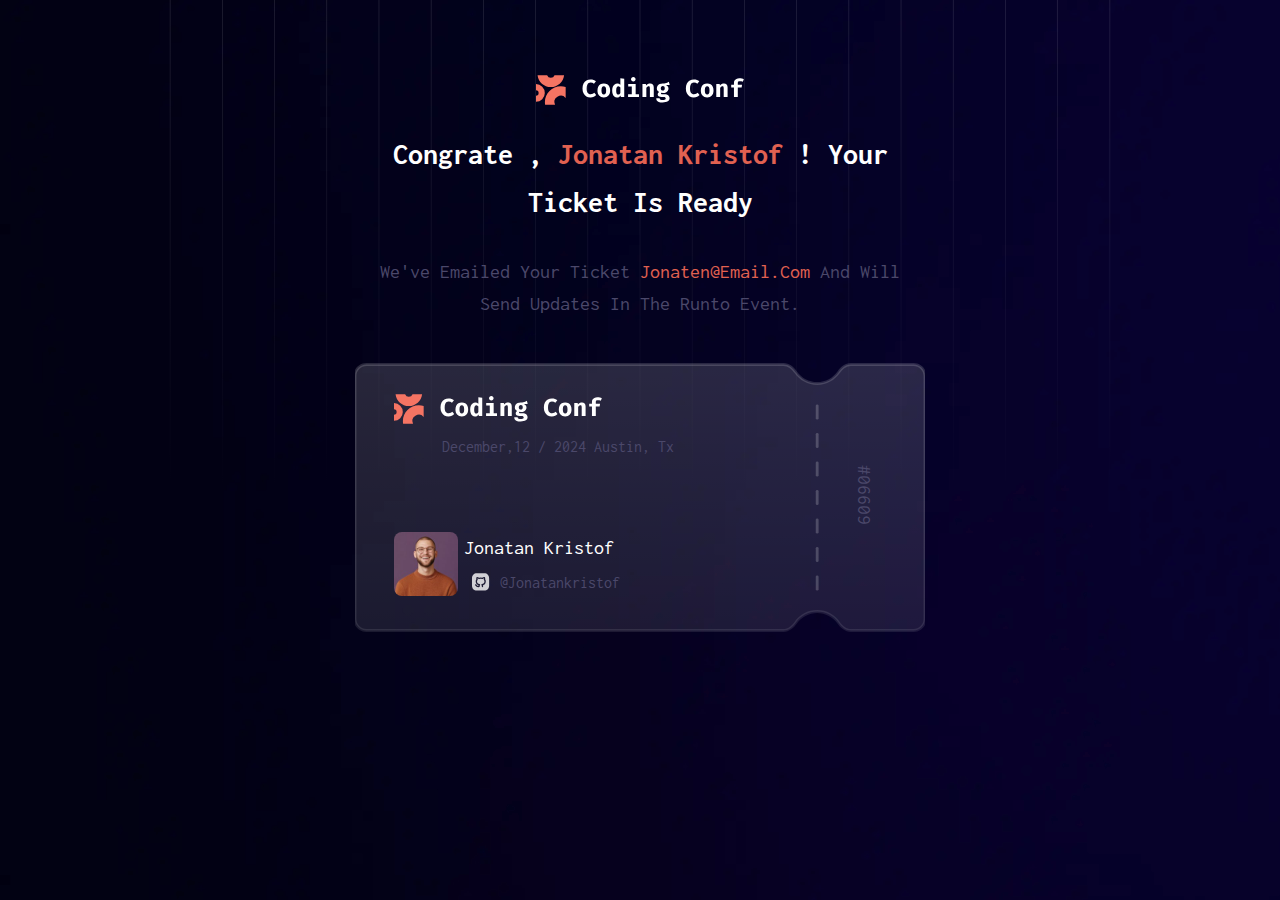
==== index.html @ 44b76ea6 "first demo with frontend menoter" ====
<!DOCTYPE html>
<html lang="en">
<head>
  <meta charset="UTF-8">
  <meta name="viewport" content="width=device-width, initial-scale=1.0"> <!-- displays site properly based on user's device -->
  <link rel="stylesheet" href="assets/css/style.css">
  <link rel="icon" type="image/png" sizes="32x32" href="./assets/images/favicon-32x32.png">
  <link rel="preconnect" href="https://fonts.googleapis.com">
<link rel="preconnect" href="https://fonts.gstatic.com" crossorigin>
<link href="https://fonts.googleapis.com/css2?family=Inconsolata:wght@200..900&display=swap" rel="stylesheet">
  <title>Frontend Mentor | Conference ticket generator</title>

  <!-- Feel free to remove these styles or customise in your own stylesheet 👍 -->
  <style>
    .attribution { font-size: 11px; text-align: center; }
    .attribution a { color: hsl(228, 45%, 44%); }
  </style>
</head>
<body>
        <svg xmlns="http://www.w3.org/2000/svg" width="1459" height="1024" fill="none" viewBox="0 0 1459 1024"><path fill="url(#a)" d="M0 0h1v1024H0z"/><path fill="url(#b)" d="M81 0h1v1024h-1z"/><path fill="url(#c)" d="M162 0h1v1024h-1z"/><path fill="url(#d)" d="M243 0h1v1024h-1z"/><path fill="url(#e)" d="M324 0h1v1024h-1z"/><path fill="url(#f)" d="M405 0h1v1024h-1z"/><path fill="url(#g)" d="M486 0h1v1024h-1z"/><path fill="url(#h)" d="M567 0h1v1024h-1z"/><path fill="url(#i)" d="M648 0h1v1024h-1z"/><path fill="url(#j)" d="M729 0h1v1024h-1z"/><path fill="url(#k)" d="M810 0h1v1024h-1z"/><path fill="url(#l)" d="M891 0h1v1024h-1z"/><path fill="url(#m)" d="M972 0h1v1024h-1z"/><path fill="url(#n)" d="M1053 0h1v1024h-1z"/><path fill="url(#o)" d="M1134 0h1v1024h-1z"/><path fill="url(#p)" d="M1215 0h1v1024h-1z"/><path fill="url(#q)" d="M1296 0h1v1024h-1z"/><path fill="url(#r)" d="M1377 0h1v1024h-1z"/><path fill="url(#s)" d="M1458 0h1v1024h-1z"/><defs><linearGradient id="a" x1=".5" x2=".5" y1="0" y2="1024" gradientUnits="userSpaceOnUse"><stop stop-color="#fff" stop-opacity=".15"/><stop offset=".745" stop-color="#fff" stop-opacity="0"/></linearGradient><linearGradient id="b" x1="81.5" x2="81.5" y1="0" y2="1024" gradientUnits="userSpaceOnUse"><stop stop-color="#fff" stop-opacity=".15"/><stop offset=".745" stop-color="#fff" stop-opacity="0"/></linearGradient><linearGradient id="c" x1="162.5" x2="162.5" y1="0" y2="1024" gradientUnits="userSpaceOnUse"><stop stop-color="#fff" stop-opacity=".15"/><stop offset=".745" stop-color="#fff" stop-opacity="0"/></linearGradient><linearGradient id="d" x1="243.5" x2="243.5" y1="0" y2="1024" gradientUnits="userSpaceOnUse"><stop stop-color="#fff" stop-opacity=".15"/><stop offset=".745" stop-color="#fff" stop-opacity="0"/></linearGradient><linearGradient id="e" x1="324.5" x2="324.5" y1="0" y2="1024" gradientUnits="userSpaceOnUse"><stop stop-color="#fff" stop-opacity=".15"/><stop offset=".745" stop-color="#fff" stop-opacity="0"/></linearGradient><linearGradient id="f" x1="405.5" x2="405.5" y1="0" y2="1024" gradientUnits="userSpaceOnUse"><stop stop-color="#fff" stop-opacity=".15"/><stop offset=".745" stop-color="#fff" stop-opacity="0"/></linearGradient><linearGradient id="g" x1="486.5" x2="486.5" y1="0" y2="1024" gradientUnits="userSpaceOnUse"><stop stop-color="#fff" stop-opacity=".15"/><stop offset=".745" stop-color="#fff" stop-opacity="0"/></linearGradient><linearGradient id="h" x1="567.5" x2="567.5" y1="0" y2="1024" gradientUnits="userSpaceOnUse"><stop stop-color="#fff" stop-opacity=".15"/><stop offset=".745" stop-color="#fff" stop-opacity="0"/></linearGradient><linearGradient id="i" x1="648.5" x2="648.5" y1="0" y2="1024" gradientUnits="userSpaceOnUse"><stop stop-color="#fff" stop-opacity=".15"/><stop offset=".745" stop-color="#fff" stop-opacity="0"/></linearGradient><linearGradient id="j" x1="729.5" x2="729.5" y1="0" y2="1024" gradientUnits="userSpaceOnUse"><stop stop-color="#fff" stop-opacity=".15"/><stop offset=".745" stop-color="#fff" stop-opacity="0"/></linearGradient><linearGradient id="k" x1="810.5" x2="810.5" y1="0" y2="1024" gradientUnits="userSpaceOnUse"><stop stop-color="#fff" stop-opacity=".15"/><stop offset=".745" stop-color="#fff" stop-opacity="0"/></linearGradient><linearGradient id="l" x1="891.5" x2="891.5" y1="0" y2="1024" gradientUnits="userSpaceOnUse"><stop stop-color="#fff" stop-opacity=".15"/><stop offset=".745" stop-color="#fff" stop-opacity="0"/></linearGradient><linearGradient id="m" x1="972.5" x2="972.5" y1="0" y2="1024" gradientUnits="userSpaceOnUse"><stop stop-color="#fff" stop-opacity=".15"/><stop offset=".745" stop-color="#fff" stop-opacity="0"/></linearGradient><linearGradient id="n" x1="1053.5" x2="1053.5" y1="0" y2="1024" gradientUnits="userSpaceOnUse"><stop stop-color="#fff" stop-opacity=".15"/><stop offset=".745" stop-color="#fff" stop-opacity="0"/></linearGradient><linearGradient id="o" x1="1134.5" x2="1134.5" y1="0" y2="1024" gradientUnits="userSpaceOnUse"><stop stop-color="#fff" stop-opacity=".15"/><stop offset=".745" stop-color="#fff" stop-opacity="0"/></linearGradient><linearGradient id="p" x1="1215.5" x2="1215.5" y1="0" y2="1024" gradientUnits="userSpaceOnUse"><stop stop-color="#fff" stop-opacity=".15"/><stop offset=".745" stop-color="#fff" stop-opacity="0"/></linearGradient><linearGradient id="q" x1="1296.5" x2="1296.5" y1="0" y2="1024" gradientUnits="userSpaceOnUse"><stop stop-color="#fff" stop-opacity=".15"/><stop offset=".745" stop-color="#fff" stop-opacity="0"/></linearGradient><linearGradient id="r" x1="1377.5" x2="1377.5" y1="0" y2="1024" gradientUnits="userSpaceOnUse"><stop stop-color="#fff" stop-opacity=".15"/><stop offset=".745" stop-color="#fff" stop-opacity="0"/></linearGradient><linearGradient id="s" x1="1458.5" x2="1458.5" y1="0" y2="1024" gradientUnits="userSpaceOnUse"><stop stop-color="#fff" stop-opacity=".15"/><stop offset=".745" stop-color="#fff" stop-opacity="0"/></linearGradient></defs></svg>

      <div class="container">
        <span> 
          <svg xmlns="http://www.w3.org/2000/svg" width="209" height="30" fill="none" viewBox="0 0 209 30"><path fill="#F57463" d="M0 26.864A8.898 8.898 0 0 0 0 9.069v6.229a2.67 2.67 0 0 1 0 5.339v6.229Z"/><path fill="#F57463" d="M29.661 12.034a15.935 15.935 0 0 0-4.82-.742c-8.805 0-15.943 7.138-15.943 15.943 0 .884.072 1.751.21 2.596h9.907a6.377 6.377 0 0 1 10.647-6.771V12.034ZM1.564.17c.738 6.673 6.396 11.864 13.267 11.864 6.87 0 12.528-5.191 13.266-11.865H18.55a4.006 4.006 0 0 1-7.441 0H1.564Z"/><path fill="#fff" d="M54.474 4.51c1.222 0 2.26.165 3.114.493.861.32 1.649.775 2.363 1.366l-1.982 2.388a5.67 5.67 0 0 0-1.55-.91 4.864 4.864 0 0 0-1.847-.345c-.714 0-1.366.205-1.957.615-.59.402-1.062 1.042-1.415 1.92-.353.87-.53 2.002-.53 3.397 0 2.051.37 3.545 1.108 4.48.747.927 1.703 1.39 2.868 1.39.853 0 1.563-.16 2.13-.48.565-.32 1.086-.668 1.562-1.046l1.834 2.339c-.64.632-1.427 1.173-2.363 1.624-.935.452-2.063.678-3.384.678-1.543 0-2.913-.341-4.111-1.022-1.19-.69-2.125-1.698-2.806-3.028-.673-1.337-1.01-2.982-1.01-4.935 0-1.904.349-3.52 1.047-4.85.705-1.329 1.661-2.338 2.867-3.027 1.206-.698 2.56-1.046 4.062-1.046Zm13.338 3.988c1.345 0 2.49.288 3.434.862.943.574 1.665 1.383 2.166 2.425.5 1.034.75 2.248.75 3.643 0 2.182-.558 3.893-1.674 5.132-1.115 1.239-2.674 1.859-4.676 1.859-2.002 0-3.561-.612-4.677-1.834-1.116-1.223-1.674-2.934-1.674-5.133 0-1.386.25-2.6.75-3.643.51-1.042 1.236-1.854 2.18-2.437.95-.582 2.091-.874 3.42-.874Zm0 2.868c-.796 0-1.387.328-1.773.985-.377.648-.566 1.682-.566 3.101 0 1.444.189 2.49.566 3.139.386.648.977.972 1.773.972.796 0 1.382-.324 1.76-.972.385-.648.578-1.703.578-3.163 0-1.412-.193-2.441-.578-3.09-.378-.648-.965-.972-1.76-.972ZM84.35 3.33l3.889.406V22h-3.446l-.197-1.44c-.361.509-.841.948-1.44 1.317-.6.36-1.325.542-2.179.542-1.083 0-1.981-.292-2.695-.874-.706-.583-1.235-1.395-1.588-2.437-.344-1.05-.517-2.277-.517-3.68 0-1.346.21-2.54.628-3.582.418-1.042 1.017-1.858 1.797-2.45.78-.598 1.706-.898 2.781-.898 1.174 0 2.162.403 2.967 1.207V3.329Zm-1.92 8.012c-.673 0-1.215.32-1.625.96-.41.632-.616 1.683-.616 3.151 0 1.075.087 1.912.259 2.511.172.59.41 1.005.714 1.243.303.238.652.357 1.046.357.435 0 .829-.135 1.181-.406.362-.27.682-.64.96-1.108v-5.637a3.478 3.478 0 0 0-.861-.787 1.963 1.963 0 0 0-1.058-.284Zm14.888-9.255c.673 0 1.223.21 1.65.628.426.418.64.94.64 1.563 0 .624-.214 1.149-.64 1.575-.427.419-.977.628-1.65.628-.68 0-1.239-.21-1.674-.628-.426-.426-.64-.951-.64-1.575s.214-1.145.64-1.563c.435-.419.993-.628 1.674-.628ZM99.67 8.93v10.412h3.323V22H92.075v-2.659h3.705v-7.753h-3.582V8.929h7.471ZM106.447 22V8.93h3.397l.271 1.513c.582-.656 1.198-1.145 1.846-1.465.648-.32 1.386-.48 2.215-.48 1.116 0 1.994.341 2.634 1.022.64.681.96 1.641.96 2.88V22h-3.889v-8.48c0-.804-.09-1.362-.271-1.674-.172-.32-.5-.48-.985-.48-.41 0-.804.131-1.181.394-.369.263-.739.628-1.108 1.095V22h-3.889Zm26.372-15.163.911 2.855c-.46.18-.997.312-1.613.394-.615.082-1.333.123-2.154.123.821.353 1.444.792 1.871 1.317.435.517.652 1.198.652 2.043 0 .845-.225 1.6-.676 2.265-.452.656-1.092 1.173-1.92 1.55-.829.378-1.81.567-2.942.567a7.35 7.35 0 0 1-1.514-.148.756.756 0 0 0-.32.32.909.909 0 0 0-.111.43c0 .206.082.39.247.555.172.164.57.246 1.193.246h2.142c1.017 0 1.895.164 2.634.492.746.328 1.325.776 1.735 1.342.41.566.616 1.214.616 1.944 0 1.338-.587 2.392-1.76 3.163-1.174.772-2.917 1.157-5.231 1.157-1.674 0-2.971-.172-3.889-.517-.911-.336-1.547-.82-1.908-1.452-.353-.623-.529-1.366-.529-2.228h3.446c0 .378.074.686.221.924.156.246.447.426.874.541.435.115 1.063.172 1.883.172.829 0 1.461-.065 1.896-.197.434-.13.73-.311.886-.541a1.23 1.23 0 0 0 .246-.75c0-.387-.152-.698-.455-.936-.304-.238-.784-.357-1.44-.357h-2.08c-1.412 0-2.437-.259-3.077-.776-.64-.525-.96-1.136-.96-1.834 0-.484.127-.943.381-1.378a3.33 3.33 0 0 1 1.096-1.095c-.837-.443-1.436-.964-1.797-1.563-.361-.608-.542-1.334-.542-2.179 0-.984.25-1.83.751-2.535.5-.714 1.19-1.264 2.068-1.65.886-.385 1.895-.578 3.027-.578.977.016 1.826-.05 2.548-.197a9.506 9.506 0 0 0 1.945-.628 22.29 22.29 0 0 0 1.649-.861Zm-6.043 4.21c-.616 0-1.104.196-1.465.59-.361.386-.541.919-.541 1.6 0 .722.184 1.276.553 1.662.37.385.854.578 1.453.578 1.329 0 1.994-.763 1.994-2.29 0-1.427-.665-2.14-1.994-2.14Zm31.057-6.536c1.223 0 2.261.164 3.114.492a8.12 8.12 0 0 1 2.363 1.366l-1.982 2.388a5.658 5.658 0 0 0-1.55-.91 4.865 4.865 0 0 0-1.846-.345c-.714 0-1.367.205-1.957.615-.591.402-1.063 1.042-1.416 1.92-.353.87-.529 2.002-.529 3.397 0 2.051.369 3.545 1.108 4.48.746.927 1.702 1.39 2.867 1.39.854 0 1.563-.16 2.13-.48.566-.32 1.087-.668 1.563-1.046l1.834 2.339c-.64.632-1.428 1.173-2.364 1.624-.935.452-2.063.678-3.384.678-1.543 0-2.913-.341-4.111-1.022-1.19-.69-2.125-1.698-2.806-3.028-.673-1.337-1.009-2.982-1.009-4.935 0-1.904.348-3.52 1.046-4.85.705-1.329 1.661-2.338 2.868-3.027 1.206-.698 2.56-1.046 4.061-1.046Zm13.338 3.987c1.346 0 2.49.288 3.434.862.943.574 1.665 1.383 2.166 2.425.501 1.034.751 2.248.751 3.643 0 2.182-.558 3.893-1.674 5.132-1.116 1.239-2.675 1.859-4.677 1.859s-3.561-.612-4.677-1.834c-1.116-1.223-1.674-2.934-1.674-5.133 0-1.386.25-2.6.751-3.643.509-1.042 1.235-1.854 2.178-2.437.952-.582 2.093-.874 3.422-.874Zm0 2.868c-.796 0-1.387.328-1.772.985-.378.648-.566 1.682-.566 3.101 0 1.444.188 2.49.566 3.139.385.648.976.972 1.772.972s1.383-.324 1.76-.972c.386-.648.578-1.703.578-3.163 0-1.412-.192-2.441-.578-3.09-.377-.648-.964-.972-1.76-.972ZM180.275 22V8.93h3.397l.271 1.513c.582-.656 1.198-1.145 1.846-1.465.648-.32 1.387-.48 2.215-.48 1.116 0 1.994.341 2.634 1.022.64.681.96 1.641.96 2.88V22h-3.889v-8.48c0-.804-.09-1.362-.271-1.674-.172-.32-.5-.48-.984-.48-.411 0-.805.131-1.182.394-.369.263-.738.628-1.108 1.095V22h-3.889Zm23.086-18.67c.951 0 1.793.077 2.523.233.73.148 1.382.345 1.957.59L206.77 6.69a6.816 6.816 0 0 0-1.391-.369 8.32 8.32 0 0 0-1.415-.123c-.772 0-1.325.14-1.662.418-.328.28-.492.743-.492 1.391v1.748h4.258l-.43 2.695h-3.828V22h-3.865v-9.55h-2.744V9.753h2.744V7.858c0-.861.205-1.632.616-2.313.41-.681 1.017-1.219 1.821-1.613.804-.402 1.797-.603 2.979-.603Z"/></svg></span>
        <div class="head-section">
          <h2>
            congrate , <span>jonatan kristof</span> ! your ticket is ready
          </h2>
          <p>
            we've emailed your ticket <span>jonaten@email.com</span> and will send updates in the runto event.
          </p>
        </div>
        <section class="ticket container">
            <svg xmlns="http://www.w3.org/2000/svg" width="600" height="280" fill="none" viewBox="0 0 600 280"><g filter="url(#a)"><mask id="d" fill="#fff"><path fill-rule="evenodd" d="M0 12C0 5.373 5.373 0 12 0h438.958c5.37 0 9.876 3.759 12.94 8.169C468.863 15.319 477.135 20 486.5 20s17.637-4.681 22.602-11.831c3.064-4.41 7.57-8.169 12.94-8.169H588c6.627 0 12 5.373 12 12v256c0 6.627-5.373 12-12 12h-65.958c-5.37 0-9.876-3.759-12.94-8.169C504.137 264.681 495.865 260 486.5 260s-17.637 4.681-22.602 11.831c-3.064 4.41-7.57 8.169-12.94 8.169H12c-6.627 0-12-5.373-12-12V12Z" clip-rule="evenodd"/></mask><path fill="url(#b)" fill-rule="evenodd" d="M0 12C0 5.373 5.373 0 12 0h438.958c5.37 0 9.876 3.759 12.94 8.169C468.863 15.319 477.135 20 486.5 20s17.637-4.681 22.602-11.831c3.064-4.41 7.57-8.169 12.94-8.169H588c6.627 0 12 5.373 12 12v256c0 6.627-5.373 12-12 12h-65.958c-5.37 0-9.876-3.759-12.94-8.169C504.137 264.681 495.865 260 486.5 260s-17.637 4.681-22.602 11.831c-3.064 4.41-7.57 8.169-12.94 8.169H12c-6.627 0-12-5.373-12-12V12Z" clip-rule="evenodd"/><path fill="url(#c)" d="m463.898 271.831 1.232.856-1.232-.856Zm45.204 0 1.232-.856-1.232.856Zm0-263.662 1.232.856-1.232-.856Zm-45.204 0-1.232.856 1.232-.856ZM450.958-1.5H12v3h438.958v-3Zm35.542 20c-8.853 0-16.673-4.423-21.37-11.187l-2.464 1.712C467.9 16.56 476.623 21.5 486.5 21.5v-3Zm21.37-11.187C503.173 14.077 495.353 18.5 486.5 18.5v3c9.877 0 18.6-4.94 23.834-12.475l-2.464-1.712ZM588-1.5h-65.958v3H588v-3ZM601.5 268V12h-3v256h3Zm-79.458 13.5H588v-3h-65.958v3Zm-35.542-20c8.853 0 16.673 4.423 21.37 11.187l2.464-1.712C505.1 263.439 496.377 258.5 486.5 258.5v3Zm-21.37 11.187c4.697-6.764 12.517-11.187 21.37-11.187v-3c-9.877 0-18.6 4.939-23.834 12.475l2.464 1.712ZM12 281.5h438.958v-3H12v3ZM-1.5 12v256h3V12h-3ZM12 278.5c-5.799 0-10.5-4.701-10.5-10.5h-3c0 7.456 6.044 13.5 13.5 13.5v-3Zm450.666-7.525c-2.952 4.25-7.065 7.525-11.708 7.525v3c6.097 0 10.997-4.242 14.172-8.813l-2.464-1.712Zm59.376 7.525c-4.643 0-8.756-3.275-11.708-7.525l-2.464 1.712c3.175 4.571 8.075 8.813 14.172 8.813v-3ZM588 1.5c5.799 0 10.5 4.701 10.5 10.5h3c0-7.456-6.044-13.5-13.5-13.5v3Zm-77.666 7.525c2.952-4.25 7.065-7.525 11.708-7.525v-3c-6.097 0-10.997 4.242-14.172 8.813l2.464 1.712ZM12-1.5C4.544-1.5-1.5 4.544-1.5 12h3C1.5 6.201 6.201 1.5 12 1.5v-3ZM598.5 268c0 5.799-4.701 10.5-10.5 10.5v3c7.456 0 13.5-6.044 13.5-13.5h-3ZM450.958 1.5c4.643 0 8.756 3.275 11.708 7.525l2.464-1.712c-3.175-4.571-8.075-8.813-14.172-8.813v3Z" mask="url(#d)"/></g><rect width="3" height="16" x="485" y="42" fill="#fff" opacity=".2" rx="1.5"/><rect width="3" height="16" x="485" y="72" fill="#fff" opacity=".2" rx="1.5"/><rect width="3" height="16" x="485" y="102" fill="#fff" opacity=".2" rx="1.5"/><rect width="3" height="16" x="485" y="132" fill="#fff" opacity=".2" rx="1.5"/><rect width="3" height="16" x="485" y="162" fill="#fff" opacity=".2" rx="1.5"/><rect width="3" height="16" x="485" y="192" fill="#fff" opacity=".2" rx="1.5"/><rect width="3" height="16" x="485" y="222" fill="#fff" opacity=".2" rx="1.5"/><defs><linearGradient id="b" x1="610" x2="69.328" y1="26.462" y2="306.194" gradientUnits="userSpaceOnUse"><stop stop-color="#fff" stop-opacity=".3"/><stop offset="1" stop-color="#fff" stop-opacity=".1"/></linearGradient><linearGradient id="c" x1="0" x2="599.999" y1="140" y2="139.351" gradientUnits="userSpaceOnUse"><stop stop-color="#fff"/><stop offset="1" stop-color="#F37362"/></linearGradient><filter id="a" width="680" height="360" x="-40" y="-40" color-interpolation-filters="sRGB" filterUnits="userSpaceOnUse"><feFlood flood-opacity="0" result="BackgroundImageFix"/><feGaussianBlur in="BackgroundImageFix" stdDeviation="20"/><feComposite in2="SourceAlpha" operator="in" result="effect1_backgroundBlur_107_802"/><feBlend in="SourceGraphic" in2="effect1_backgroundBlur_107_802" result="shape"/></filter></defs></svg>
            <div class="content-ticket">
              <div class="head">
                <span> 
                  <svg xmlns="http://www.w3.org/2000/svg" width="209" height="30" fill="none" viewBox="0 0 209 30"><path fill="#F57463" d="M0 26.864A8.898 8.898 0 0 0 0 9.069v6.229a2.67 2.67 0 0 1 0 5.339v6.229Z"/><path fill="#F57463" d="M29.661 12.034a15.935 15.935 0 0 0-4.82-.742c-8.805 0-15.943 7.138-15.943 15.943 0 .884.072 1.751.21 2.596h9.907a6.377 6.377 0 0 1 10.647-6.771V12.034ZM1.564.17c.738 6.673 6.396 11.864 13.267 11.864 6.87 0 12.528-5.191 13.266-11.865H18.55a4.006 4.006 0 0 1-7.441 0H1.564Z"/><path fill="#fff" d="M54.474 4.51c1.222 0 2.26.165 3.114.493.861.32 1.649.775 2.363 1.366l-1.982 2.388a5.67 5.67 0 0 0-1.55-.91 4.864 4.864 0 0 0-1.847-.345c-.714 0-1.366.205-1.957.615-.59.402-1.062 1.042-1.415 1.92-.353.87-.53 2.002-.53 3.397 0 2.051.37 3.545 1.108 4.48.747.927 1.703 1.39 2.868 1.39.853 0 1.563-.16 2.13-.48.565-.32 1.086-.668 1.562-1.046l1.834 2.339c-.64.632-1.427 1.173-2.363 1.624-.935.452-2.063.678-3.384.678-1.543 0-2.913-.341-4.111-1.022-1.19-.69-2.125-1.698-2.806-3.028-.673-1.337-1.01-2.982-1.01-4.935 0-1.904.349-3.52 1.047-4.85.705-1.329 1.661-2.338 2.867-3.027 1.206-.698 2.56-1.046 4.062-1.046Zm13.338 3.988c1.345 0 2.49.288 3.434.862.943.574 1.665 1.383 2.166 2.425.5 1.034.75 2.248.75 3.643 0 2.182-.558 3.893-1.674 5.132-1.115 1.239-2.674 1.859-4.676 1.859-2.002 0-3.561-.612-4.677-1.834-1.116-1.223-1.674-2.934-1.674-5.133 0-1.386.25-2.6.75-3.643.51-1.042 1.236-1.854 2.18-2.437.95-.582 2.091-.874 3.42-.874Zm0 2.868c-.796 0-1.387.328-1.773.985-.377.648-.566 1.682-.566 3.101 0 1.444.189 2.49.566 3.139.386.648.977.972 1.773.972.796 0 1.382-.324 1.76-.972.385-.648.578-1.703.578-3.163 0-1.412-.193-2.441-.578-3.09-.378-.648-.965-.972-1.76-.972ZM84.35 3.33l3.889.406V22h-3.446l-.197-1.44c-.361.509-.841.948-1.44 1.317-.6.36-1.325.542-2.179.542-1.083 0-1.981-.292-2.695-.874-.706-.583-1.235-1.395-1.588-2.437-.344-1.05-.517-2.277-.517-3.68 0-1.346.21-2.54.628-3.582.418-1.042 1.017-1.858 1.797-2.45.78-.598 1.706-.898 2.781-.898 1.174 0 2.162.403 2.967 1.207V3.329Zm-1.92 8.012c-.673 0-1.215.32-1.625.96-.41.632-.616 1.683-.616 3.151 0 1.075.087 1.912.259 2.511.172.59.41 1.005.714 1.243.303.238.652.357 1.046.357.435 0 .829-.135 1.181-.406.362-.27.682-.64.96-1.108v-5.637a3.478 3.478 0 0 0-.861-.787 1.963 1.963 0 0 0-1.058-.284Zm14.888-9.255c.673 0 1.223.21 1.65.628.426.418.64.94.64 1.563 0 .624-.214 1.149-.64 1.575-.427.419-.977.628-1.65.628-.68 0-1.239-.21-1.674-.628-.426-.426-.64-.951-.64-1.575s.214-1.145.64-1.563c.435-.419.993-.628 1.674-.628ZM99.67 8.93v10.412h3.323V22H92.075v-2.659h3.705v-7.753h-3.582V8.929h7.471ZM106.447 22V8.93h3.397l.271 1.513c.582-.656 1.198-1.145 1.846-1.465.648-.32 1.386-.48 2.215-.48 1.116 0 1.994.341 2.634 1.022.64.681.96 1.641.96 2.88V22h-3.889v-8.48c0-.804-.09-1.362-.271-1.674-.172-.32-.5-.48-.985-.48-.41 0-.804.131-1.181.394-.369.263-.739.628-1.108 1.095V22h-3.889Zm26.372-15.163.911 2.855c-.46.18-.997.312-1.613.394-.615.082-1.333.123-2.154.123.821.353 1.444.792 1.871 1.317.435.517.652 1.198.652 2.043 0 .845-.225 1.6-.676 2.265-.452.656-1.092 1.173-1.92 1.55-.829.378-1.81.567-2.942.567a7.35 7.35 0 0 1-1.514-.148.756.756 0 0 0-.32.32.909.909 0 0 0-.111.43c0 .206.082.39.247.555.172.164.57.246 1.193.246h2.142c1.017 0 1.895.164 2.634.492.746.328 1.325.776 1.735 1.342.41.566.616 1.214.616 1.944 0 1.338-.587 2.392-1.76 3.163-1.174.772-2.917 1.157-5.231 1.157-1.674 0-2.971-.172-3.889-.517-.911-.336-1.547-.82-1.908-1.452-.353-.623-.529-1.366-.529-2.228h3.446c0 .378.074.686.221.924.156.246.447.426.874.541.435.115 1.063.172 1.883.172.829 0 1.461-.065 1.896-.197.434-.13.73-.311.886-.541a1.23 1.23 0 0 0 .246-.75c0-.387-.152-.698-.455-.936-.304-.238-.784-.357-1.44-.357h-2.08c-1.412 0-2.437-.259-3.077-.776-.64-.525-.96-1.136-.96-1.834 0-.484.127-.943.381-1.378a3.33 3.33 0 0 1 1.096-1.095c-.837-.443-1.436-.964-1.797-1.563-.361-.608-.542-1.334-.542-2.179 0-.984.25-1.83.751-2.535.5-.714 1.19-1.264 2.068-1.65.886-.385 1.895-.578 3.027-.578.977.016 1.826-.05 2.548-.197a9.506 9.506 0 0 0 1.945-.628 22.29 22.29 0 0 0 1.649-.861Zm-6.043 4.21c-.616 0-1.104.196-1.465.59-.361.386-.541.919-.541 1.6 0 .722.184 1.276.553 1.662.37.385.854.578 1.453.578 1.329 0 1.994-.763 1.994-2.29 0-1.427-.665-2.14-1.994-2.14Zm31.057-6.536c1.223 0 2.261.164 3.114.492a8.12 8.12 0 0 1 2.363 1.366l-1.982 2.388a5.658 5.658 0 0 0-1.55-.91 4.865 4.865 0 0 0-1.846-.345c-.714 0-1.367.205-1.957.615-.591.402-1.063 1.042-1.416 1.92-.353.87-.529 2.002-.529 3.397 0 2.051.369 3.545 1.108 4.48.746.927 1.702 1.39 2.867 1.39.854 0 1.563-.16 2.13-.48.566-.32 1.087-.668 1.563-1.046l1.834 2.339c-.64.632-1.428 1.173-2.364 1.624-.935.452-2.063.678-3.384.678-1.543 0-2.913-.341-4.111-1.022-1.19-.69-2.125-1.698-2.806-3.028-.673-1.337-1.009-2.982-1.009-4.935 0-1.904.348-3.52 1.046-4.85.705-1.329 1.661-2.338 2.868-3.027 1.206-.698 2.56-1.046 4.061-1.046Zm13.338 3.987c1.346 0 2.49.288 3.434.862.943.574 1.665 1.383 2.166 2.425.501 1.034.751 2.248.751 3.643 0 2.182-.558 3.893-1.674 5.132-1.116 1.239-2.675 1.859-4.677 1.859s-3.561-.612-4.677-1.834c-1.116-1.223-1.674-2.934-1.674-5.133 0-1.386.25-2.6.751-3.643.509-1.042 1.235-1.854 2.178-2.437.952-.582 2.093-.874 3.422-.874Zm0 2.868c-.796 0-1.387.328-1.772.985-.378.648-.566 1.682-.566 3.101 0 1.444.188 2.49.566 3.139.385.648.976.972 1.772.972s1.383-.324 1.76-.972c.386-.648.578-1.703.578-3.163 0-1.412-.192-2.441-.578-3.09-.377-.648-.964-.972-1.76-.972ZM180.275 22V8.93h3.397l.271 1.513c.582-.656 1.198-1.145 1.846-1.465.648-.32 1.387-.48 2.215-.48 1.116 0 1.994.341 2.634 1.022.64.681.96 1.641.96 2.88V22h-3.889v-8.48c0-.804-.09-1.362-.271-1.674-.172-.32-.5-.48-.984-.48-.411 0-.805.131-1.182.394-.369.263-.738.628-1.108 1.095V22h-3.889Zm23.086-18.67c.951 0 1.793.077 2.523.233.73.148 1.382.345 1.957.59L206.77 6.69a6.816 6.816 0 0 0-1.391-.369 8.32 8.32 0 0 0-1.415-.123c-.772 0-1.325.14-1.662.418-.328.28-.492.743-.492 1.391v1.748h4.258l-.43 2.695h-3.828V22h-3.865v-9.55h-2.744V9.753h2.744V7.858c0-.861.205-1.632.616-2.313.41-.681 1.017-1.219 1.821-1.613.804-.402 1.797-.603 2.979-.603Z"/></svg></span>
                  <p>
                    december,12 / 2024 Austin, Tx

                  </p>              
              </div>
              <p class="right">
                  #06609
              </p>
              <div class="foot">
                  <img src="assets/images/image-avatar.jpg" alt="">
                  <div>
                    <span>jonatan kristof</span>
                  <!-- <br/> -->
                    <p>
                      <svg xmlns="http://www.w3.org/2000/svg" width="22" height="23" fill="none" viewBox="0 0 22 23"><path fill="#D1D0D5" fill-rule="evenodd" d="M13.022 15.221c.08.268.11.55.088.833l.002.44a.66.66 0 0 1-1.32 0v-.492c.025-.336-.074-.61-.276-.821a.66.66 0 0 1 .405-1.112c1.536-.17 2.559-.704 2.559-2.763 0-.515-.196-1.004-.55-1.375a.66.66 0 0 1-.142-.687c.108-.29.14-.598.096-.897-.225.076-.578.233-1.064.559a.66.66 0 0 1-.542.088 5.81 5.81 0 0 0-3.071 0 .66.66 0 0 1-.543-.088c-.48-.322-.831-.48-1.064-.556-.043.299-.01.606.096.895a.66.66 0 0 1-.14.684c-.359.377-.554.87-.551 1.39 0 2.032 1.027 2.576 2.568 2.768a.66.66 0 0 1 .394 1.112.992.992 0 0 0-.276.756l.001.475c0 .29-.192.549-.47.632a4.082 4.082 0 0 1-1.164.189c-1.22 0-1.799-.735-2.177-1.216-.157-.199-.319-.404-.43-.43a.66.66 0 0 1 .32-1.282c.55.137.867.54 1.147.895.377.478.64.817 1.449.691a2.174 2.174 0 0 1 .096-.683c-1.18-.31-2.778-1.177-2.778-3.904a3.296 3.296 0 0 1 .659-2 3.125 3.125 0 0 1 .17-1.948A.661.661 0 0 1 6.936 7c.192-.058.899-.166 2.214.648a7.105 7.105 0 0 1 3.186 0c1.315-.813 2.021-.704 2.213-.648a.66.66 0 0 1 .42.373c.267.62.325 1.3.172 1.949.428.57.66 1.26.66 1.984 0 2.76-1.596 3.617-2.778 3.915Zm1.252-11.853H6.846c-2.912 0-4.866 2.05-4.866 5.086v6.987c0 3.045 1.954 5.087 4.866 5.087h7.428c2.912 0 4.866-2.042 4.866-5.087V8.454c0-3.036-1.954-5.086-4.866-5.086Z" clip-rule="evenodd"/></svg>
                       @jonatankristof
                    </p>
                  </div>
                </div>
            </div>
          </section>
        
      </div>
















  <!-- Form starts

  Your Journey to Coding Conf 2025 Starts Here!

  Secure your spot at next year's biggest coding conference.

  Upload Avatar
  Drag and drop or click to upload
  Upload your photo (JPG or PNG, max size: 500KB).

  Full Name

  Email Address
  example@email.com

  GitHub Username
  @yourusername

  Generate My Ticket

 Form ends -->

  <!-- Generated tickets starts -->

  <!-- Congrats, Full Name! Your ticket is ready. -->

  <!-- We've emailed your ticket to Email Address and will send updates in the run up to the event. -->
<!-- 
  Coding Conf
  Jan 31, 2025 / Austin, TX -->

  <!-- Generated tickets ends -->
  
  <!-- <div class="attribution">
    Challenge by <a href="https://www.frontendmentor.io?ref=challenge">Frontend Mentor</a>. 
    Coded by <a href="#">Your Name Here</a>.
  </div> --> 
</body>
</html>
---- assets/css/style.css ----
:root{
    --mainColor: hsl(0, 0%, 100%);
    --secondColor:  hsl(7, 71%, 60%);
    --grdColor:hsl(7, 86%, 67%) to hsl(0, 0%, 100%);
    --labelColor:hsl(245, 19%, 35%);
    --vSpace:15px
}
*{
    margin: 0;
    padding: 0;
    box-sizing: border-box;
    text-transform: capitalize;
    
}
body{
    background-image: url('../images/background-desktop.png');
    font-family: 'Inconsolata';
    color: var(--mainColor);
    text-align: center;
    line-height: 1.6;
    display: flex;
    flex-direction: column;
    justify-content: center;
    align-items: center;
    position: relative;
}

body > svg{
    position: absolute;
    z-index: -1;
    max-width: 100%;
    max-height: 100%;
    background-image: url('../images/background-desktop.png');
}
.container{
    padding-left: var(--vSpace);
    padding-right: var(--vSpace);
    padding-top: 75px;
    font-size: 20px;
}
@media (min-width  : 768px) {
    .container{
        max-width: 600px;
    }
}
@media (max-width : 500px) {
    .container{
        max-width: 300px;
    }
    .content-ticket .head span > svg{
        width: 10rem;
    }
    .content-ticket .head p{
        font-size:.25rem;
        color: var(--labelColor);
        /* padding-left: 3rem; */
    
    }
    .content-ticket .foot img{
        height: 2.5rem !important;
        border-radius: .5rem;
    }
}
body .container svg{
    /* position: absolute; */
}

.container .head-section h2{
    padding: var(--vSpace);
}
.container .head-section h2 span{
    color: hsl(7, 71%, 60%)  ;
}

.container .head-section p{
    padding: var(--vSpace);
    color: var(--labelColor);
}


.container .head-section p span{
    color: hsl(7, 71%, 60%)  ;

}
section.ticket
{
    position: relative;
}

section.ticket > svg{
    position: absolute;
    left: 0;
    top: 0;
    min-height: 100%;
z-index: 
-1;}
.content-ticket{
    display: flex;
    /* flex-direction: column; */
    flex-wrap: wrap;
    align-content: space-between;
    height: 250px;
    padding: 24px;
    position: relative;
    top: -40px;
    
}
.lebel{
    font-size: 12px;
}
.content-ticket .head{
    flex-basis: 82%;
    display: grid;
    text-align: left;
    align-items: center;
}
.content-ticket .head p{
    font-size: 16px;
    color: var(--labelColor);
    padding-left: 3rem;

}

.content-ticket .foot{
    flex-basis: 82%;
    display: flex;
}
.content-ticket .foot img{
    height: 4rem;
    border-radius: .5rem;
}
.content-ticket .foot div{
    display: grid;
    align-items: center;
}
.content-ticket .foot div p{
    font-size: 16px;
    color: var(--labelColor);

}
.content-ticket .foot div span{
}
.content-ticket .foot div p svg{
    position: relative;
    top: 5px;
    left: 12px;
    margin-right: 12px;
}
.content-ticket .right {
position: absolute;
right: 0;
top: 50%;
transform: translate(-50%,-50%);
transform-origin: top;
transform: rotate(90deg);
color: var(--labelColor);

}
section.ticket > svg
{
    width: 100%;
}
@media (max-width : 500px) {
    .container{
        max-width: 300px;
    }
    .content-ticket .head span > svg{
        width: 10rem;
    }
    .content-ticket .head p{
        font-size:.75rem;
        color: var(--labelColor);
        padding-left: 2rem;
    
    }
    .content-ticket .foot img{
        height: 2rem;
        border-radius: .5rem;
    }
    .content-ticket .foot div span{
        font-size: .75rem;
    }
    .content-ticket {
    position: relative;
    top: 2.5px;
    height: 126px;
    padding: 0;
    }
    .content-ticket .right {
        right: -35px;
    }
    .content-ticket .foot div p {
        font-size: small;
    }
    .content-ticket .foot div p{
        display: flex;
        align-items: center;
        padding: 0 4px 4px ;
    }
    .content-ticket .foot div p svg {
        position: relative;
        top: 0;
        left: 0;
        margin-right:6px;
    }
}
.content-ticket::before{
    content: '';
}
/* Start form */
.container form {
    font-size: 16px;
    display: flex;
flex-flow: column wrap;


}
.container form label{
text-align: start;
}
.container form input{
    
    border:1px  solid hsla(227, 69%, 81%, 0.809);
    padding: 10px;
    margin-bottom: 12px;
    border-radius: 6px;
    background-color: transparent;
    color: #fff;

}
.container form input:focus{
        outline-offset: 2px;
        outline: 1px  hsla(227, 69%, 81%, 0.809) ;
        outline-style: outset;
}
.container form input[type="file"]{
    text-align: center;
    padding: 3rem;
    border: 2px dashed hsla(227, 69%, 81%, 0.809);
}

.container form input.active{
    background-color: var(--secondColor);
    color: #000;
}
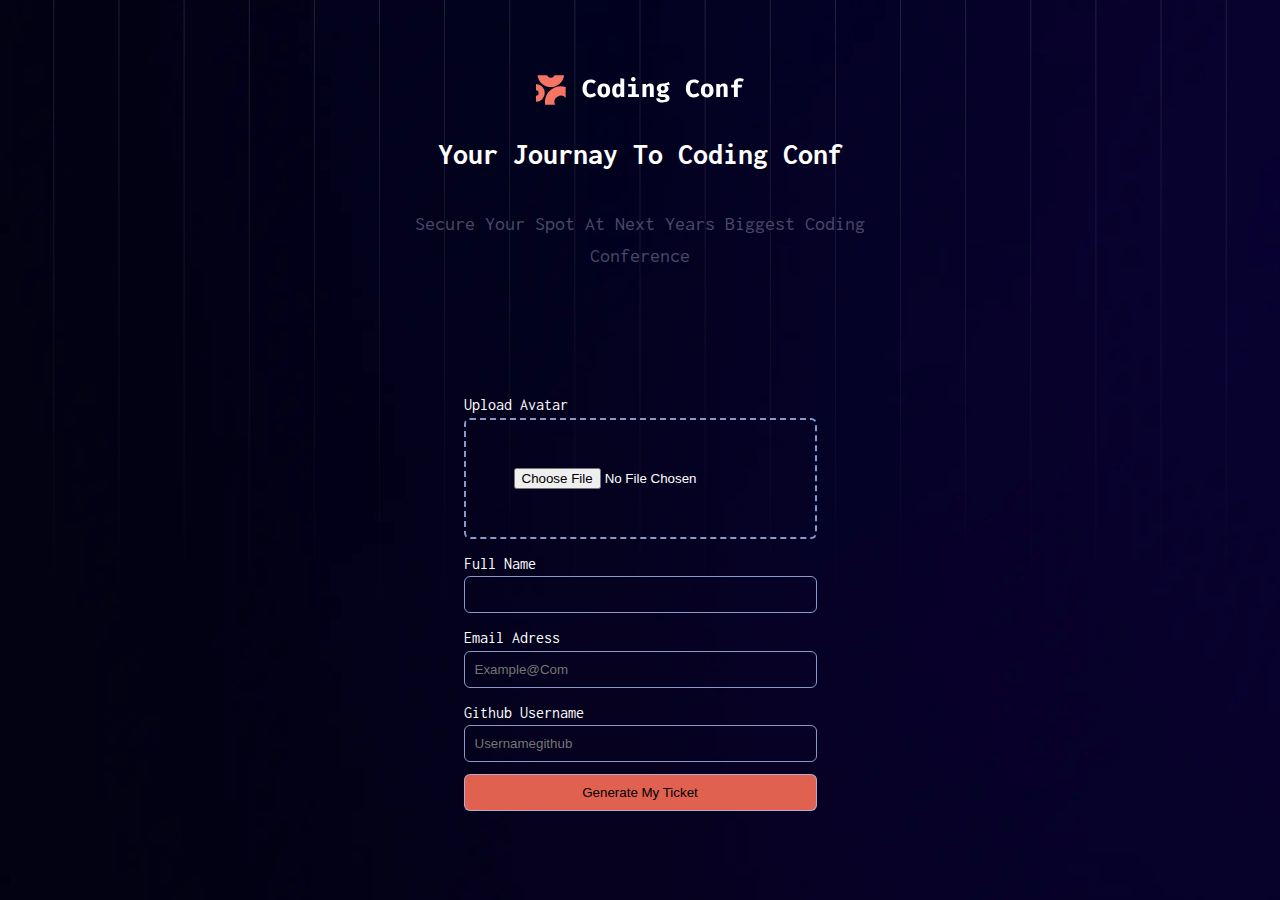
==== commit 1df09a64: "first demo with frontend menoter2" ====
--- a/index.html
+++ b/index.html
@@ -20,97 +20,38 @@
         <svg xmlns="http://www.w3.org/2000/svg" width="1459" height="1024" fill="none" viewBox="0 0 1459 1024"><path fill="url(#a)" d="M0 0h1v1024H0z"/><path fill="url(#b)" d="M81 0h1v1024h-1z"/><path fill="url(#c)" d="M162 0h1v1024h-1z"/><path fill="url(#d)" d="M243 0h1v1024h-1z"/><path fill="url(#e)" d="M324 0h1v1024h-1z"/><path fill="url(#f)" d="M405 0h1v1024h-1z"/><path fill="url(#g)" d="M486 0h1v1024h-1z"/><path fill="url(#h)" d="M567 0h1v1024h-1z"/><path fill="url(#i)" d="M648 0h1v1024h-1z"/><path fill="url(#j)" d="M729 0h1v1024h-1z"/><path fill="url(#k)" d="M810 0h1v1024h-1z"/><path fill="url(#l)" d="M891 0h1v1024h-1z"/><path fill="url(#m)" d="M972 0h1v1024h-1z"/><path fill="url(#n)" d="M1053 0h1v1024h-1z"/><path fill="url(#o)" d="M1134 0h1v1024h-1z"/><path fill="url(#p)" d="M1215 0h1v1024h-1z"/><path fill="url(#q)" d="M1296 0h1v1024h-1z"/><path fill="url(#r)" d="M1377 0h1v1024h-1z"/><path fill="url(#s)" d="M1458 0h1v1024h-1z"/><defs><linearGradient id="a" x1=".5" x2=".5" y1="0" y2="1024" gradientUnits="userSpaceOnUse"><stop stop-color="#fff" stop-opacity=".15"/><stop offset=".745" stop-color="#fff" stop-opacity="0"/></linearGradient><linearGradient id="b" x1="81.5" x2="81.5" y1="0" y2="1024" gradientUnits="userSpaceOnUse"><stop stop-color="#fff" stop-opacity=".15"/><stop offset=".745" stop-color="#fff" stop-opacity="0"/></linearGradient><linearGradient id="c" x1="162.5" x2="162.5" y1="0" y2="1024" gradientUnits="userSpaceOnUse"><stop stop-color="#fff" stop-opacity=".15"/><stop offset=".745" stop-color="#fff" stop-opacity="0"/></linearGradient><linearGradient id="d" x1="243.5" x2="243.5" y1="0" y2="1024" gradientUnits="userSpaceOnUse"><stop stop-color="#fff" stop-opacity=".15"/><stop offset=".745" stop-color="#fff" stop-opacity="0"/></linearGradient><linearGradient id="e" x1="324.5" x2="324.5" y1="0" y2="1024" gradientUnits="userSpaceOnUse"><stop stop-color="#fff" stop-opacity=".15"/><stop offset=".745" stop-color="#fff" stop-opacity="0"/></linearGradient><linearGradient id="f" x1="405.5" x2="405.5" y1="0" y2="1024" gradientUnits="userSpaceOnUse"><stop stop-color="#fff" stop-opacity=".15"/><stop offset=".745" stop-color="#fff" stop-opacity="0"/></linearGradient><linearGradient id="g" x1="486.5" x2="486.5" y1="0" y2="1024" gradientUnits="userSpaceOnUse"><stop stop-color="#fff" stop-opacity=".15"/><stop offset=".745" stop-color="#fff" stop-opacity="0"/></linearGradient><linearGradient id="h" x1="567.5" x2="567.5" y1="0" y2="1024" gradientUnits="userSpaceOnUse"><stop stop-color="#fff" stop-opacity=".15"/><stop offset=".745" stop-color="#fff" stop-opacity="0"/></linearGradient><linearGradient id="i" x1="648.5" x2="648.5" y1="0" y2="1024" gradientUnits="userSpaceOnUse"><stop stop-color="#fff" stop-opacity=".15"/><stop offset=".745" stop-color="#fff" stop-opacity="0"/></linearGradient><linearGradient id="j" x1="729.5" x2="729.5" y1="0" y2="1024" gradientUnits="userSpaceOnUse"><stop stop-color="#fff" stop-opacity=".15"/><stop offset=".745" stop-color="#fff" stop-opacity="0"/></linearGradient><linearGradient id="k" x1="810.5" x2="810.5" y1="0" y2="1024" gradientUnits="userSpaceOnUse"><stop stop-color="#fff" stop-opacity=".15"/><stop offset=".745" stop-color="#fff" stop-opacity="0"/></linearGradient><linearGradient id="l" x1="891.5" x2="891.5" y1="0" y2="1024" gradientUnits="userSpaceOnUse"><stop stop-color="#fff" stop-opacity=".15"/><stop offset=".745" stop-color="#fff" stop-opacity="0"/></linearGradient><linearGradient id="m" x1="972.5" x2="972.5" y1="0" y2="1024" gradientUnits="userSpaceOnUse"><stop stop-color="#fff" stop-opacity=".15"/><stop offset=".745" stop-color="#fff" stop-opacity="0"/></linearGradient><linearGradient id="n" x1="1053.5" x2="1053.5" y1="0" y2="1024" gradientUnits="userSpaceOnUse"><stop stop-color="#fff" stop-opacity=".15"/><stop offset=".745" stop-color="#fff" stop-opacity="0"/></linearGradient><linearGradient id="o" x1="1134.5" x2="1134.5" y1="0" y2="1024" gradientUnits="userSpaceOnUse"><stop stop-color="#fff" stop-opacity=".15"/><stop offset=".745" stop-color="#fff" stop-opacity="0"/></linearGradient><linearGradient id="p" x1="1215.5" x2="1215.5" y1="0" y2="1024" gradientUnits="userSpaceOnUse"><stop stop-color="#fff" stop-opacity=".15"/><stop offset=".745" stop-color="#fff" stop-opacity="0"/></linearGradient><linearGradient id="q" x1="1296.5" x2="1296.5" y1="0" y2="1024" gradientUnits="userSpaceOnUse"><stop stop-color="#fff" stop-opacity=".15"/><stop offset=".745" stop-color="#fff" stop-opacity="0"/></linearGradient><linearGradient id="r" x1="1377.5" x2="1377.5" y1="0" y2="1024" gradientUnits="userSpaceOnUse"><stop stop-color="#fff" stop-opacity=".15"/><stop offset=".745" stop-color="#fff" stop-opacity="0"/></linearGradient><linearGradient id="s" x1="1458.5" x2="1458.5" y1="0" y2="1024" gradientUnits="userSpaceOnUse"><stop stop-color="#fff" stop-opacity=".15"/><stop offset=".745" stop-color="#fff" stop-opacity="0"/></linearGradient></defs></svg>
 
       <div class="container">
-        <span> 
-          <svg xmlns="http://www.w3.org/2000/svg" width="209" height="30" fill="none" viewBox="0 0 209 30"><path fill="#F57463" d="M0 26.864A8.898 8.898 0 0 0 0 9.069v6.229a2.67 2.67 0 0 1 0 5.339v6.229Z"/><path fill="#F57463" d="M29.661 12.034a15.935 15.935 0 0 0-4.82-.742c-8.805 0-15.943 7.138-15.943 15.943 0 .884.072 1.751.21 2.596h9.907a6.377 6.377 0 0 1 10.647-6.771V12.034ZM1.564.17c.738 6.673 6.396 11.864 13.267 11.864 6.87 0 12.528-5.191 13.266-11.865H18.55a4.006 4.006 0 0 1-7.441 0H1.564Z"/><path fill="#fff" d="M54.474 4.51c1.222 0 2.26.165 3.114.493.861.32 1.649.775 2.363 1.366l-1.982 2.388a5.67 5.67 0 0 0-1.55-.91 4.864 4.864 0 0 0-1.847-.345c-.714 0-1.366.205-1.957.615-.59.402-1.062 1.042-1.415 1.92-.353.87-.53 2.002-.53 3.397 0 2.051.37 3.545 1.108 4.48.747.927 1.703 1.39 2.868 1.39.853 0 1.563-.16 2.13-.48.565-.32 1.086-.668 1.562-1.046l1.834 2.339c-.64.632-1.427 1.173-2.363 1.624-.935.452-2.063.678-3.384.678-1.543 0-2.913-.341-4.111-1.022-1.19-.69-2.125-1.698-2.806-3.028-.673-1.337-1.01-2.982-1.01-4.935 0-1.904.349-3.52 1.047-4.85.705-1.329 1.661-2.338 2.867-3.027 1.206-.698 2.56-1.046 4.062-1.046Zm13.338 3.988c1.345 0 2.49.288 3.434.862.943.574 1.665 1.383 2.166 2.425.5 1.034.75 2.248.75 3.643 0 2.182-.558 3.893-1.674 5.132-1.115 1.239-2.674 1.859-4.676 1.859-2.002 0-3.561-.612-4.677-1.834-1.116-1.223-1.674-2.934-1.674-5.133 0-1.386.25-2.6.75-3.643.51-1.042 1.236-1.854 2.18-2.437.95-.582 2.091-.874 3.42-.874Zm0 2.868c-.796 0-1.387.328-1.773.985-.377.648-.566 1.682-.566 3.101 0 1.444.189 2.49.566 3.139.386.648.977.972 1.773.972.796 0 1.382-.324 1.76-.972.385-.648.578-1.703.578-3.163 0-1.412-.193-2.441-.578-3.09-.378-.648-.965-.972-1.76-.972ZM84.35 3.33l3.889.406V22h-3.446l-.197-1.44c-.361.509-.841.948-1.44 1.317-.6.36-1.325.542-2.179.542-1.083 0-1.981-.292-2.695-.874-.706-.583-1.235-1.395-1.588-2.437-.344-1.05-.517-2.277-.517-3.68 0-1.346.21-2.54.628-3.582.418-1.042 1.017-1.858 1.797-2.45.78-.598 1.706-.898 2.781-.898 1.174 0 2.162.403 2.967 1.207V3.329Zm-1.92 8.012c-.673 0-1.215.32-1.625.96-.41.632-.616 1.683-.616 3.151 0 1.075.087 1.912.259 2.511.172.59.41 1.005.714 1.243.303.238.652.357 1.046.357.435 0 .829-.135 1.181-.406.362-.27.682-.64.96-1.108v-5.637a3.478 3.478 0 0 0-.861-.787 1.963 1.963 0 0 0-1.058-.284Zm14.888-9.255c.673 0 1.223.21 1.65.628.426.418.64.94.64 1.563 0 .624-.214 1.149-.64 1.575-.427.419-.977.628-1.65.628-.68 0-1.239-.21-1.674-.628-.426-.426-.64-.951-.64-1.575s.214-1.145.64-1.563c.435-.419.993-.628 1.674-.628ZM99.67 8.93v10.412h3.323V22H92.075v-2.659h3.705v-7.753h-3.582V8.929h7.471ZM106.447 22V8.93h3.397l.271 1.513c.582-.656 1.198-1.145 1.846-1.465.648-.32 1.386-.48 2.215-.48 1.116 0 1.994.341 2.634 1.022.64.681.96 1.641.96 2.88V22h-3.889v-8.48c0-.804-.09-1.362-.271-1.674-.172-.32-.5-.48-.985-.48-.41 0-.804.131-1.181.394-.369.263-.739.628-1.108 1.095V22h-3.889Zm26.372-15.163.911 2.855c-.46.18-.997.312-1.613.394-.615.082-1.333.123-2.154.123.821.353 1.444.792 1.871 1.317.435.517.652 1.198.652 2.043 0 .845-.225 1.6-.676 2.265-.452.656-1.092 1.173-1.92 1.55-.829.378-1.81.567-2.942.567a7.35 7.35 0 0 1-1.514-.148.756.756 0 0 0-.32.32.909.909 0 0 0-.111.43c0 .206.082.39.247.555.172.164.57.246 1.193.246h2.142c1.017 0 1.895.164 2.634.492.746.328 1.325.776 1.735 1.342.41.566.616 1.214.616 1.944 0 1.338-.587 2.392-1.76 3.163-1.174.772-2.917 1.157-5.231 1.157-1.674 0-2.971-.172-3.889-.517-.911-.336-1.547-.82-1.908-1.452-.353-.623-.529-1.366-.529-2.228h3.446c0 .378.074.686.221.924.156.246.447.426.874.541.435.115 1.063.172 1.883.172.829 0 1.461-.065 1.896-.197.434-.13.73-.311.886-.541a1.23 1.23 0 0 0 .246-.75c0-.387-.152-.698-.455-.936-.304-.238-.784-.357-1.44-.357h-2.08c-1.412 0-2.437-.259-3.077-.776-.64-.525-.96-1.136-.96-1.834 0-.484.127-.943.381-1.378a3.33 3.33 0 0 1 1.096-1.095c-.837-.443-1.436-.964-1.797-1.563-.361-.608-.542-1.334-.542-2.179 0-.984.25-1.83.751-2.535.5-.714 1.19-1.264 2.068-1.65.886-.385 1.895-.578 3.027-.578.977.016 1.826-.05 2.548-.197a9.506 9.506 0 0 0 1.945-.628 22.29 22.29 0 0 0 1.649-.861Zm-6.043 4.21c-.616 0-1.104.196-1.465.59-.361.386-.541.919-.541 1.6 0 .722.184 1.276.553 1.662.37.385.854.578 1.453.578 1.329 0 1.994-.763 1.994-2.29 0-1.427-.665-2.14-1.994-2.14Zm31.057-6.536c1.223 0 2.261.164 3.114.492a8.12 8.12 0 0 1 2.363 1.366l-1.982 2.388a5.658 5.658 0 0 0-1.55-.91 4.865 4.865 0 0 0-1.846-.345c-.714 0-1.367.205-1.957.615-.591.402-1.063 1.042-1.416 1.92-.353.87-.529 2.002-.529 3.397 0 2.051.369 3.545 1.108 4.48.746.927 1.702 1.39 2.867 1.39.854 0 1.563-.16 2.13-.48.566-.32 1.087-.668 1.563-1.046l1.834 2.339c-.64.632-1.428 1.173-2.364 1.624-.935.452-2.063.678-3.384.678-1.543 0-2.913-.341-4.111-1.022-1.19-.69-2.125-1.698-2.806-3.028-.673-1.337-1.009-2.982-1.009-4.935 0-1.904.348-3.52 1.046-4.85.705-1.329 1.661-2.338 2.868-3.027 1.206-.698 2.56-1.046 4.061-1.046Zm13.338 3.987c1.346 0 2.49.288 3.434.862.943.574 1.665 1.383 2.166 2.425.501 1.034.751 2.248.751 3.643 0 2.182-.558 3.893-1.674 5.132-1.116 1.239-2.675 1.859-4.677 1.859s-3.561-.612-4.677-1.834c-1.116-1.223-1.674-2.934-1.674-5.133 0-1.386.25-2.6.751-3.643.509-1.042 1.235-1.854 2.178-2.437.952-.582 2.093-.874 3.422-.874Zm0 2.868c-.796 0-1.387.328-1.772.985-.378.648-.566 1.682-.566 3.101 0 1.444.188 2.49.566 3.139.385.648.976.972 1.772.972s1.383-.324 1.76-.972c.386-.648.578-1.703.578-3.163 0-1.412-.192-2.441-.578-3.09-.377-.648-.964-.972-1.76-.972ZM180.275 22V8.93h3.397l.271 1.513c.582-.656 1.198-1.145 1.846-1.465.648-.32 1.387-.48 2.215-.48 1.116 0 1.994.341 2.634 1.022.64.681.96 1.641.96 2.88V22h-3.889v-8.48c0-.804-.09-1.362-.271-1.674-.172-.32-.5-.48-.984-.48-.411 0-.805.131-1.182.394-.369.263-.738.628-1.108 1.095V22h-3.889Zm23.086-18.67c.951 0 1.793.077 2.523.233.73.148 1.382.345 1.957.59L206.77 6.69a6.816 6.816 0 0 0-1.391-.369 8.32 8.32 0 0 0-1.415-.123c-.772 0-1.325.14-1.662.418-.328.28-.492.743-.492 1.391v1.748h4.258l-.43 2.695h-3.828V22h-3.865v-9.55h-2.744V9.753h2.744V7.858c0-.861.205-1.632.616-2.313.41-.681 1.017-1.219 1.821-1.613.804-.402 1.797-.603 2.979-.603Z"/></svg></span>
-        <div class="head-section">
-          <h2>
-            congrate , <span>jonatan kristof</span> ! your ticket is ready
-          </h2>
-          <p>
-            we've emailed your ticket <span>jonaten@email.com</span> and will send updates in the runto event.
-          </p>
-        </div>
-        <section class="ticket container">
-            <svg xmlns="http://www.w3.org/2000/svg" width="600" height="280" fill="none" viewBox="0 0 600 280"><g filter="url(#a)"><mask id="d" fill="#fff"><path fill-rule="evenodd" d="M0 12C0 5.373 5.373 0 12 0h438.958c5.37 0 9.876 3.759 12.94 8.169C468.863 15.319 477.135 20 486.5 20s17.637-4.681 22.602-11.831c3.064-4.41 7.57-8.169 12.94-8.169H588c6.627 0 12 5.373 12 12v256c0 6.627-5.373 12-12 12h-65.958c-5.37 0-9.876-3.759-12.94-8.169C504.137 264.681 495.865 260 486.5 260s-17.637 4.681-22.602 11.831c-3.064 4.41-7.57 8.169-12.94 8.169H12c-6.627 0-12-5.373-12-12V12Z" clip-rule="evenodd"/></mask><path fill="url(#b)" fill-rule="evenodd" d="M0 12C0 5.373 5.373 0 12 0h438.958c5.37 0 9.876 3.759 12.94 8.169C468.863 15.319 477.135 20 486.5 20s17.637-4.681 22.602-11.831c3.064-4.41 7.57-8.169 12.94-8.169H588c6.627 0 12 5.373 12 12v256c0 6.627-5.373 12-12 12h-65.958c-5.37 0-9.876-3.759-12.94-8.169C504.137 264.681 495.865 260 486.5 260s-17.637 4.681-22.602 11.831c-3.064 4.41-7.57 8.169-12.94 8.169H12c-6.627 0-12-5.373-12-12V12Z" clip-rule="evenodd"/><path fill="url(#c)" d="m463.898 271.831 1.232.856-1.232-.856Zm45.204 0 1.232-.856-1.232.856Zm0-263.662 1.232.856-1.232-.856Zm-45.204 0-1.232.856 1.232-.856ZM450.958-1.5H12v3h438.958v-3Zm35.542 20c-8.853 0-16.673-4.423-21.37-11.187l-2.464 1.712C467.9 16.56 476.623 21.5 486.5 21.5v-3Zm21.37-11.187C503.173 14.077 495.353 18.5 486.5 18.5v3c9.877 0 18.6-4.94 23.834-12.475l-2.464-1.712ZM588-1.5h-65.958v3H588v-3ZM601.5 268V12h-3v256h3Zm-79.458 13.5H588v-3h-65.958v3Zm-35.542-20c8.853 0 16.673 4.423 21.37 11.187l2.464-1.712C505.1 263.439 496.377 258.5 486.5 258.5v3Zm-21.37 11.187c4.697-6.764 12.517-11.187 21.37-11.187v-3c-9.877 0-18.6 4.939-23.834 12.475l2.464 1.712ZM12 281.5h438.958v-3H12v3ZM-1.5 12v256h3V12h-3ZM12 278.5c-5.799 0-10.5-4.701-10.5-10.5h-3c0 7.456 6.044 13.5 13.5 13.5v-3Zm450.666-7.525c-2.952 4.25-7.065 7.525-11.708 7.525v3c6.097 0 10.997-4.242 14.172-8.813l-2.464-1.712Zm59.376 7.525c-4.643 0-8.756-3.275-11.708-7.525l-2.464 1.712c3.175 4.571 8.075 8.813 14.172 8.813v-3ZM588 1.5c5.799 0 10.5 4.701 10.5 10.5h3c0-7.456-6.044-13.5-13.5-13.5v3Zm-77.666 7.525c2.952-4.25 7.065-7.525 11.708-7.525v-3c-6.097 0-10.997 4.242-14.172 8.813l2.464 1.712ZM12-1.5C4.544-1.5-1.5 4.544-1.5 12h3C1.5 6.201 6.201 1.5 12 1.5v-3ZM598.5 268c0 5.799-4.701 10.5-10.5 10.5v3c7.456 0 13.5-6.044 13.5-13.5h-3ZM450.958 1.5c4.643 0 8.756 3.275 11.708 7.525l2.464-1.712c-3.175-4.571-8.075-8.813-14.172-8.813v3Z" mask="url(#d)"/></g><rect width="3" height="16" x="485" y="42" fill="#fff" opacity=".2" rx="1.5"/><rect width="3" height="16" x="485" y="72" fill="#fff" opacity=".2" rx="1.5"/><rect width="3" height="16" x="485" y="102" fill="#fff" opacity=".2" rx="1.5"/><rect width="3" height="16" x="485" y="132" fill="#fff" opacity=".2" rx="1.5"/><rect width="3" height="16" x="485" y="162" fill="#fff" opacity=".2" rx="1.5"/><rect width="3" height="16" x="485" y="192" fill="#fff" opacity=".2" rx="1.5"/><rect width="3" height="16" x="485" y="222" fill="#fff" opacity=".2" rx="1.5"/><defs><linearGradient id="b" x1="610" x2="69.328" y1="26.462" y2="306.194" gradientUnits="userSpaceOnUse"><stop stop-color="#fff" stop-opacity=".3"/><stop offset="1" stop-color="#fff" stop-opacity=".1"/></linearGradient><linearGradient id="c" x1="0" x2="599.999" y1="140" y2="139.351" gradientUnits="userSpaceOnUse"><stop stop-color="#fff"/><stop offset="1" stop-color="#F37362"/></linearGradient><filter id="a" width="680" height="360" x="-40" y="-40" color-interpolation-filters="sRGB" filterUnits="userSpaceOnUse"><feFlood flood-opacity="0" result="BackgroundImageFix"/><feGaussianBlur in="BackgroundImageFix" stdDeviation="20"/><feComposite in2="SourceAlpha" operator="in" result="effect1_backgroundBlur_107_802"/><feBlend in="SourceGraphic" in2="effect1_backgroundBlur_107_802" result="shape"/></filter></defs></svg>
-            <div class="content-ticket">
-              <div class="head">
-                <span> 
-                  <svg xmlns="http://www.w3.org/2000/svg" width="209" height="30" fill="none" viewBox="0 0 209 30"><path fill="#F57463" d="M0 26.864A8.898 8.898 0 0 0 0 9.069v6.229a2.67 2.67 0 0 1 0 5.339v6.229Z"/><path fill="#F57463" d="M29.661 12.034a15.935 15.935 0 0 0-4.82-.742c-8.805 0-15.943 7.138-15.943 15.943 0 .884.072 1.751.21 2.596h9.907a6.377 6.377 0 0 1 10.647-6.771V12.034ZM1.564.17c.738 6.673 6.396 11.864 13.267 11.864 6.87 0 12.528-5.191 13.266-11.865H18.55a4.006 4.006 0 0 1-7.441 0H1.564Z"/><path fill="#fff" d="M54.474 4.51c1.222 0 2.26.165 3.114.493.861.32 1.649.775 2.363 1.366l-1.982 2.388a5.67 5.67 0 0 0-1.55-.91 4.864 4.864 0 0 0-1.847-.345c-.714 0-1.366.205-1.957.615-.59.402-1.062 1.042-1.415 1.92-.353.87-.53 2.002-.53 3.397 0 2.051.37 3.545 1.108 4.48.747.927 1.703 1.39 2.868 1.39.853 0 1.563-.16 2.13-.48.565-.32 1.086-.668 1.562-1.046l1.834 2.339c-.64.632-1.427 1.173-2.363 1.624-.935.452-2.063.678-3.384.678-1.543 0-2.913-.341-4.111-1.022-1.19-.69-2.125-1.698-2.806-3.028-.673-1.337-1.01-2.982-1.01-4.935 0-1.904.349-3.52 1.047-4.85.705-1.329 1.661-2.338 2.867-3.027 1.206-.698 2.56-1.046 4.062-1.046Zm13.338 3.988c1.345 0 2.49.288 3.434.862.943.574 1.665 1.383 2.166 2.425.5 1.034.75 2.248.75 3.643 0 2.182-.558 3.893-1.674 5.132-1.115 1.239-2.674 1.859-4.676 1.859-2.002 0-3.561-.612-4.677-1.834-1.116-1.223-1.674-2.934-1.674-5.133 0-1.386.25-2.6.75-3.643.51-1.042 1.236-1.854 2.18-2.437.95-.582 2.091-.874 3.42-.874Zm0 2.868c-.796 0-1.387.328-1.773.985-.377.648-.566 1.682-.566 3.101 0 1.444.189 2.49.566 3.139.386.648.977.972 1.773.972.796 0 1.382-.324 1.76-.972.385-.648.578-1.703.578-3.163 0-1.412-.193-2.441-.578-3.09-.378-.648-.965-.972-1.76-.972ZM84.35 3.33l3.889.406V22h-3.446l-.197-1.44c-.361.509-.841.948-1.44 1.317-.6.36-1.325.542-2.179.542-1.083 0-1.981-.292-2.695-.874-.706-.583-1.235-1.395-1.588-2.437-.344-1.05-.517-2.277-.517-3.68 0-1.346.21-2.54.628-3.582.418-1.042 1.017-1.858 1.797-2.45.78-.598 1.706-.898 2.781-.898 1.174 0 2.162.403 2.967 1.207V3.329Zm-1.92 8.012c-.673 0-1.215.32-1.625.96-.41.632-.616 1.683-.616 3.151 0 1.075.087 1.912.259 2.511.172.59.41 1.005.714 1.243.303.238.652.357 1.046.357.435 0 .829-.135 1.181-.406.362-.27.682-.64.96-1.108v-5.637a3.478 3.478 0 0 0-.861-.787 1.963 1.963 0 0 0-1.058-.284Zm14.888-9.255c.673 0 1.223.21 1.65.628.426.418.64.94.64 1.563 0 .624-.214 1.149-.64 1.575-.427.419-.977.628-1.65.628-.68 0-1.239-.21-1.674-.628-.426-.426-.64-.951-.64-1.575s.214-1.145.64-1.563c.435-.419.993-.628 1.674-.628ZM99.67 8.93v10.412h3.323V22H92.075v-2.659h3.705v-7.753h-3.582V8.929h7.471ZM106.447 22V8.93h3.397l.271 1.513c.582-.656 1.198-1.145 1.846-1.465.648-.32 1.386-.48 2.215-.48 1.116 0 1.994.341 2.634 1.022.64.681.96 1.641.96 2.88V22h-3.889v-8.48c0-.804-.09-1.362-.271-1.674-.172-.32-.5-.48-.985-.48-.41 0-.804.131-1.181.394-.369.263-.739.628-1.108 1.095V22h-3.889Zm26.372-15.163.911 2.855c-.46.18-.997.312-1.613.394-.615.082-1.333.123-2.154.123.821.353 1.444.792 1.871 1.317.435.517.652 1.198.652 2.043 0 .845-.225 1.6-.676 2.265-.452.656-1.092 1.173-1.92 1.55-.829.378-1.81.567-2.942.567a7.35 7.35 0 0 1-1.514-.148.756.756 0 0 0-.32.32.909.909 0 0 0-.111.43c0 .206.082.39.247.555.172.164.57.246 1.193.246h2.142c1.017 0 1.895.164 2.634.492.746.328 1.325.776 1.735 1.342.41.566.616 1.214.616 1.944 0 1.338-.587 2.392-1.76 3.163-1.174.772-2.917 1.157-5.231 1.157-1.674 0-2.971-.172-3.889-.517-.911-.336-1.547-.82-1.908-1.452-.353-.623-.529-1.366-.529-2.228h3.446c0 .378.074.686.221.924.156.246.447.426.874.541.435.115 1.063.172 1.883.172.829 0 1.461-.065 1.896-.197.434-.13.73-.311.886-.541a1.23 1.23 0 0 0 .246-.75c0-.387-.152-.698-.455-.936-.304-.238-.784-.357-1.44-.357h-2.08c-1.412 0-2.437-.259-3.077-.776-.64-.525-.96-1.136-.96-1.834 0-.484.127-.943.381-1.378a3.33 3.33 0 0 1 1.096-1.095c-.837-.443-1.436-.964-1.797-1.563-.361-.608-.542-1.334-.542-2.179 0-.984.25-1.83.751-2.535.5-.714 1.19-1.264 2.068-1.65.886-.385 1.895-.578 3.027-.578.977.016 1.826-.05 2.548-.197a9.506 9.506 0 0 0 1.945-.628 22.29 22.29 0 0 0 1.649-.861Zm-6.043 4.21c-.616 0-1.104.196-1.465.59-.361.386-.541.919-.541 1.6 0 .722.184 1.276.553 1.662.37.385.854.578 1.453.578 1.329 0 1.994-.763 1.994-2.29 0-1.427-.665-2.14-1.994-2.14Zm31.057-6.536c1.223 0 2.261.164 3.114.492a8.12 8.12 0 0 1 2.363 1.366l-1.982 2.388a5.658 5.658 0 0 0-1.55-.91 4.865 4.865 0 0 0-1.846-.345c-.714 0-1.367.205-1.957.615-.591.402-1.063 1.042-1.416 1.92-.353.87-.529 2.002-.529 3.397 0 2.051.369 3.545 1.108 4.48.746.927 1.702 1.39 2.867 1.39.854 0 1.563-.16 2.13-.48.566-.32 1.087-.668 1.563-1.046l1.834 2.339c-.64.632-1.428 1.173-2.364 1.624-.935.452-2.063.678-3.384.678-1.543 0-2.913-.341-4.111-1.022-1.19-.69-2.125-1.698-2.806-3.028-.673-1.337-1.009-2.982-1.009-4.935 0-1.904.348-3.52 1.046-4.85.705-1.329 1.661-2.338 2.868-3.027 1.206-.698 2.56-1.046 4.061-1.046Zm13.338 3.987c1.346 0 2.49.288 3.434.862.943.574 1.665 1.383 2.166 2.425.501 1.034.751 2.248.751 3.643 0 2.182-.558 3.893-1.674 5.132-1.116 1.239-2.675 1.859-4.677 1.859s-3.561-.612-4.677-1.834c-1.116-1.223-1.674-2.934-1.674-5.133 0-1.386.25-2.6.751-3.643.509-1.042 1.235-1.854 2.178-2.437.952-.582 2.093-.874 3.422-.874Zm0 2.868c-.796 0-1.387.328-1.772.985-.378.648-.566 1.682-.566 3.101 0 1.444.188 2.49.566 3.139.385.648.976.972 1.772.972s1.383-.324 1.76-.972c.386-.648.578-1.703.578-3.163 0-1.412-.192-2.441-.578-3.09-.377-.648-.964-.972-1.76-.972ZM180.275 22V8.93h3.397l.271 1.513c.582-.656 1.198-1.145 1.846-1.465.648-.32 1.387-.48 2.215-.48 1.116 0 1.994.341 2.634 1.022.64.681.96 1.641.96 2.88V22h-3.889v-8.48c0-.804-.09-1.362-.271-1.674-.172-.32-.5-.48-.984-.48-.411 0-.805.131-1.182.394-.369.263-.738.628-1.108 1.095V22h-3.889Zm23.086-18.67c.951 0 1.793.077 2.523.233.73.148 1.382.345 1.957.59L206.77 6.69a6.816 6.816 0 0 0-1.391-.369 8.32 8.32 0 0 0-1.415-.123c-.772 0-1.325.14-1.662.418-.328.28-.492.743-.492 1.391v1.748h4.258l-.43 2.695h-3.828V22h-3.865v-9.55h-2.744V9.753h2.744V7.858c0-.861.205-1.632.616-2.313.41-.681 1.017-1.219 1.821-1.613.804-.402 1.797-.603 2.979-.603Z"/></svg></span>
-                  <p>
-                    december,12 / 2024 Austin, Tx
+            <span> 
+            <svg xmlns="http://www.w3.org/2000/svg" width="209" height="30" fill="none" viewBox="0 0 209 30"><path fill="#F57463" d="M0 26.864A8.898 8.898 0 0 0 0 9.069v6.229a2.67 2.67 0 0 1 0 5.339v6.229Z"/><path fill="#F57463" d="M29.661 12.034a15.935 15.935 0 0 0-4.82-.742c-8.805 0-15.943 7.138-15.943 15.943 0 .884.072 1.751.21 2.596h9.907a6.377 6.377 0 0 1 10.647-6.771V12.034ZM1.564.17c.738 6.673 6.396 11.864 13.267 11.864 6.87 0 12.528-5.191 13.266-11.865H18.55a4.006 4.006 0 0 1-7.441 0H1.564Z"/><path fill="#fff" d="M54.474 4.51c1.222 0 2.26.165 3.114.493.861.32 1.649.775 2.363 1.366l-1.982 2.388a5.67 5.67 0 0 0-1.55-.91 4.864 4.864 0 0 0-1.847-.345c-.714 0-1.366.205-1.957.615-.59.402-1.062 1.042-1.415 1.92-.353.87-.53 2.002-.53 3.397 0 2.051.37 3.545 1.108 4.48.747.927 1.703 1.39 2.868 1.39.853 0 1.563-.16 2.13-.48.565-.32 1.086-.668 1.562-1.046l1.834 2.339c-.64.632-1.427 1.173-2.363 1.624-.935.452-2.063.678-3.384.678-1.543 0-2.913-.341-4.111-1.022-1.19-.69-2.125-1.698-2.806-3.028-.673-1.337-1.01-2.982-1.01-4.935 0-1.904.349-3.52 1.047-4.85.705-1.329 1.661-2.338 2.867-3.027 1.206-.698 2.56-1.046 4.062-1.046Zm13.338 3.988c1.345 0 2.49.288 3.434.862.943.574 1.665 1.383 2.166 2.425.5 1.034.75 2.248.75 3.643 0 2.182-.558 3.893-1.674 5.132-1.115 1.239-2.674 1.859-4.676 1.859-2.002 0-3.561-.612-4.677-1.834-1.116-1.223-1.674-2.934-1.674-5.133 0-1.386.25-2.6.75-3.643.51-1.042 1.236-1.854 2.18-2.437.95-.582 2.091-.874 3.42-.874Zm0 2.868c-.796 0-1.387.328-1.773.985-.377.648-.566 1.682-.566 3.101 0 1.444.189 2.49.566 3.139.386.648.977.972 1.773.972.796 0 1.382-.324 1.76-.972.385-.648.578-1.703.578-3.163 0-1.412-.193-2.441-.578-3.09-.378-.648-.965-.972-1.76-.972ZM84.35 3.33l3.889.406V22h-3.446l-.197-1.44c-.361.509-.841.948-1.44 1.317-.6.36-1.325.542-2.179.542-1.083 0-1.981-.292-2.695-.874-.706-.583-1.235-1.395-1.588-2.437-.344-1.05-.517-2.277-.517-3.68 0-1.346.21-2.54.628-3.582.418-1.042 1.017-1.858 1.797-2.45.78-.598 1.706-.898 2.781-.898 1.174 0 2.162.403 2.967 1.207V3.329Zm-1.92 8.012c-.673 0-1.215.32-1.625.96-.41.632-.616 1.683-.616 3.151 0 1.075.087 1.912.259 2.511.172.59.41 1.005.714 1.243.303.238.652.357 1.046.357.435 0 .829-.135 1.181-.406.362-.27.682-.64.96-1.108v-5.637a3.478 3.478 0 0 0-.861-.787 1.963 1.963 0 0 0-1.058-.284Zm14.888-9.255c.673 0 1.223.21 1.65.628.426.418.64.94.64 1.563 0 .624-.214 1.149-.64 1.575-.427.419-.977.628-1.65.628-.68 0-1.239-.21-1.674-.628-.426-.426-.64-.951-.64-1.575s.214-1.145.64-1.563c.435-.419.993-.628 1.674-.628ZM99.67 8.93v10.412h3.323V22H92.075v-2.659h3.705v-7.753h-3.582V8.929h7.471ZM106.447 22V8.93h3.397l.271 1.513c.582-.656 1.198-1.145 1.846-1.465.648-.32 1.386-.48 2.215-.48 1.116 0 1.994.341 2.634 1.022.64.681.96 1.641.96 2.88V22h-3.889v-8.48c0-.804-.09-1.362-.271-1.674-.172-.32-.5-.48-.985-.48-.41 0-.804.131-1.181.394-.369.263-.739.628-1.108 1.095V22h-3.889Zm26.372-15.163.911 2.855c-.46.18-.997.312-1.613.394-.615.082-1.333.123-2.154.123.821.353 1.444.792 1.871 1.317.435.517.652 1.198.652 2.043 0 .845-.225 1.6-.676 2.265-.452.656-1.092 1.173-1.92 1.55-.829.378-1.81.567-2.942.567a7.35 7.35 0 0 1-1.514-.148.756.756 0 0 0-.32.32.909.909 0 0 0-.111.43c0 .206.082.39.247.555.172.164.57.246 1.193.246h2.142c1.017 0 1.895.164 2.634.492.746.328 1.325.776 1.735 1.342.41.566.616 1.214.616 1.944 0 1.338-.587 2.392-1.76 3.163-1.174.772-2.917 1.157-5.231 1.157-1.674 0-2.971-.172-3.889-.517-.911-.336-1.547-.82-1.908-1.452-.353-.623-.529-1.366-.529-2.228h3.446c0 .378.074.686.221.924.156.246.447.426.874.541.435.115 1.063.172 1.883.172.829 0 1.461-.065 1.896-.197.434-.13.73-.311.886-.541a1.23 1.23 0 0 0 .246-.75c0-.387-.152-.698-.455-.936-.304-.238-.784-.357-1.44-.357h-2.08c-1.412 0-2.437-.259-3.077-.776-.64-.525-.96-1.136-.96-1.834 0-.484.127-.943.381-1.378a3.33 3.33 0 0 1 1.096-1.095c-.837-.443-1.436-.964-1.797-1.563-.361-.608-.542-1.334-.542-2.179 0-.984.25-1.83.751-2.535.5-.714 1.19-1.264 2.068-1.65.886-.385 1.895-.578 3.027-.578.977.016 1.826-.05 2.548-.197a9.506 9.506 0 0 0 1.945-.628 22.29 22.29 0 0 0 1.649-.861Zm-6.043 4.21c-.616 0-1.104.196-1.465.59-.361.386-.541.919-.541 1.6 0 .722.184 1.276.553 1.662.37.385.854.578 1.453.578 1.329 0 1.994-.763 1.994-2.29 0-1.427-.665-2.14-1.994-2.14Zm31.057-6.536c1.223 0 2.261.164 3.114.492a8.12 8.12 0 0 1 2.363 1.366l-1.982 2.388a5.658 5.658 0 0 0-1.55-.91 4.865 4.865 0 0 0-1.846-.345c-.714 0-1.367.205-1.957.615-.591.402-1.063 1.042-1.416 1.92-.353.87-.529 2.002-.529 3.397 0 2.051.369 3.545 1.108 4.48.746.927 1.702 1.39 2.867 1.39.854 0 1.563-.16 2.13-.48.566-.32 1.087-.668 1.563-1.046l1.834 2.339c-.64.632-1.428 1.173-2.364 1.624-.935.452-2.063.678-3.384.678-1.543 0-2.913-.341-4.111-1.022-1.19-.69-2.125-1.698-2.806-3.028-.673-1.337-1.009-2.982-1.009-4.935 0-1.904.348-3.52 1.046-4.85.705-1.329 1.661-2.338 2.868-3.027 1.206-.698 2.56-1.046 4.061-1.046Zm13.338 3.987c1.346 0 2.49.288 3.434.862.943.574 1.665 1.383 2.166 2.425.501 1.034.751 2.248.751 3.643 0 2.182-.558 3.893-1.674 5.132-1.116 1.239-2.675 1.859-4.677 1.859s-3.561-.612-4.677-1.834c-1.116-1.223-1.674-2.934-1.674-5.133 0-1.386.25-2.6.751-3.643.509-1.042 1.235-1.854 2.178-2.437.952-.582 2.093-.874 3.422-.874Zm0 2.868c-.796 0-1.387.328-1.772.985-.378.648-.566 1.682-.566 3.101 0 1.444.188 2.49.566 3.139.385.648.976.972 1.772.972s1.383-.324 1.76-.972c.386-.648.578-1.703.578-3.163 0-1.412-.192-2.441-.578-3.09-.377-.648-.964-.972-1.76-.972ZM180.275 22V8.93h3.397l.271 1.513c.582-.656 1.198-1.145 1.846-1.465.648-.32 1.387-.48 2.215-.48 1.116 0 1.994.341 2.634 1.022.64.681.96 1.641.96 2.88V22h-3.889v-8.48c0-.804-.09-1.362-.271-1.674-.172-.32-.5-.48-.984-.48-.411 0-.805.131-1.182.394-.369.263-.738.628-1.108 1.095V22h-3.889Zm23.086-18.67c.951 0 1.793.077 2.523.233.73.148 1.382.345 1.957.59L206.77 6.69a6.816 6.816 0 0 0-1.391-.369 8.32 8.32 0 0 0-1.415-.123c-.772 0-1.325.14-1.662.418-.328.28-.492.743-.492 1.391v1.748h4.258l-.43 2.695h-3.828V22h-3.865v-9.55h-2.744V9.753h2.744V7.858c0-.861.205-1.632.616-2.313.41-.681 1.017-1.219 1.821-1.613.804-.402 1.797-.603 2.979-.603Z"/></svg></span>
+            <div class="head-section">
+                <h2>
+                    your journay to coding conf
+                </h2>
+                <p>
+                secure your spot at next years biggest coding conference            </p>
+                </p>
+            
+              </div>
+      </div>
+      <div class="container">
+        <form action="/index.html" method="get">
+          <label for="1">upload avatar</label>
+          <!-- <svg id="11" xmlns="http://www.w3.org/2000/svg" width="30" height="30" fill="none" viewBox="0 0 30 30"><path fill="#F57463" fill-rule="evenodd" d="M21.894 11.252a.264.264 0 0 1-.229-.225c-.368-2.634-2.51-5.924-6.663-5.924-4.465 0-6.3 3.636-6.657 5.928a.264.264 0 0 1-.228.22c-2.95.362-4.945 2.622-4.945 5.729a5.802 5.802 0 0 0 3.423 5.277 6.274 6.274 0 0 0 2.305.468h2.528a.45.45 0 0 0 .45-.45c0-.267-.233-.472-.5-.484a3.077 3.077 0 0 1-2.049-.9 3.123 3.123 0 0 1 0-4.418l3.461-3.462c.147-.146.307-.277.479-.392.076-.05.158-.085.236-.129.1-.054.196-.114.301-.158.1-.04.206-.065.308-.096.092-.027.181-.062.276-.081.191-.039.384-.056.578-.059.011 0 .022-.004.034-.004.01 0 .018.003.027.004.196.002.391.02.584.059.094.019.18.053.271.08.105.031.211.055.313.098.1.042.193.098.288.15.084.046.17.083.25.137.154.103.295.221.428.349.016.014.034.024.049.039l3.463 3.463a3.124 3.124 0 0 1 0 4.42c-.558.56-1.284.86-2.05.897-.266.013-.497.219-.497.486 0 .249.202.451.451.451h2.512c.435 0 1.314-.06 2.344-.473a5.794 5.794 0 0 0 3.394-5.272c0-3.104-1.991-5.363-4.935-5.728Z" clip-rule="evenodd"/><path fill="#F57463" fill-rule="evenodd" d="M18.464 19.62a.936.936 0 0 0 .663-1.6l-3.464-3.464a.938.938 0 0 0-.664-.275l-.014.002a.932.932 0 0 0-.65.274l-3.462 3.462a.936.936 0 1 0 1.326 1.325l1.864-1.862v6.479a.937.937 0 1 0 1.875 0v-6.48l1.864 1.863a.93.93 0 0 0 .662.275Z" clip-rule="evenodd"/></svg> -->
 
-                  </p>              
-              </div>
-              <p class="right">
-                  #06609
-              </p>
-              <div class="foot">
-                  <img src="assets/images/image-avatar.jpg" alt="">
-                  <div>
-                    <span>jonatan kristof</span>
-                  <!-- <br/> -->
-                    <p>
-                      <svg xmlns="http://www.w3.org/2000/svg" width="22" height="23" fill="none" viewBox="0 0 22 23"><path fill="#D1D0D5" fill-rule="evenodd" d="M13.022 15.221c.08.268.11.55.088.833l.002.44a.66.66 0 0 1-1.32 0v-.492c.025-.336-.074-.61-.276-.821a.66.66 0 0 1 .405-1.112c1.536-.17 2.559-.704 2.559-2.763 0-.515-.196-1.004-.55-1.375a.66.66 0 0 1-.142-.687c.108-.29.14-.598.096-.897-.225.076-.578.233-1.064.559a.66.66 0 0 1-.542.088 5.81 5.81 0 0 0-3.071 0 .66.66 0 0 1-.543-.088c-.48-.322-.831-.48-1.064-.556-.043.299-.01.606.096.895a.66.66 0 0 1-.14.684c-.359.377-.554.87-.551 1.39 0 2.032 1.027 2.576 2.568 2.768a.66.66 0 0 1 .394 1.112.992.992 0 0 0-.276.756l.001.475c0 .29-.192.549-.47.632a4.082 4.082 0 0 1-1.164.189c-1.22 0-1.799-.735-2.177-1.216-.157-.199-.319-.404-.43-.43a.66.66 0 0 1 .32-1.282c.55.137.867.54 1.147.895.377.478.64.817 1.449.691a2.174 2.174 0 0 1 .096-.683c-1.18-.31-2.778-1.177-2.778-3.904a3.296 3.296 0 0 1 .659-2 3.125 3.125 0 0 1 .17-1.948A.661.661 0 0 1 6.936 7c.192-.058.899-.166 2.214.648a7.105 7.105 0 0 1 3.186 0c1.315-.813 2.021-.704 2.213-.648a.66.66 0 0 1 .42.373c.267.62.325 1.3.172 1.949.428.57.66 1.26.66 1.984 0 2.76-1.596 3.617-2.778 3.915Zm1.252-11.853H6.846c-2.912 0-4.866 2.05-4.866 5.086v6.987c0 3.045 1.954 5.087 4.866 5.087h7.428c2.912 0 4.866-2.042 4.866-5.087V8.454c0-3.036-1.954-5.086-4.866-5.086Z" clip-rule="evenodd"/></svg>
-                       @jonatankristof
-                    </p>
-                  </div>
-                </div>
-            </div>
-          </section>
-        
+          <input type="file" name="avatar" id="1" placeholder="">
+          <label for="2">full name</label>
+          <input type="text" name="fullName" id="2">
+          <label for="3">Email Adress</label>
+          <input type="email" name="email" id="3" placeholder="example@com">
+          <label for="4"> github username</label>
+          <input type="text" name="username" id="4" placeholder="usernamegithub">
+          <input class="active" id="5" type="submit" value="Generate my ticket">
+        </form>
       </div>
-
-
-
-
-
-
-
-
-
-
-
-
-
-
-
-
-  <!-- Form starts
-
-  Your Journey to Coding Conf 2025 Starts Here!
-
-  Secure your spot at next year's biggest coding conference.
-
-  Upload Avatar
-  Drag and drop or click to upload
-  Upload your photo (JPG or PNG, max size: 500KB).
-
-  Full Name
-
-  Email Address
-  example@email.com
-
-  GitHub Username
-  @yourusername
-
-  Generate My Ticket
-
- Form ends -->
-
-  <!-- Generated tickets starts -->
-
-  <!-- Congrats, Full Name! Your ticket is ready. -->
-
-  <!-- We've emailed your ticket to Email Address and will send updates in the run up to the event. -->
-<!-- 
-  Coding Conf
-  Jan 31, 2025 / Austin, TX -->
-
-  <!-- Generated tickets ends -->
-  
-  <!-- <div class="attribution">
-    Challenge by <a href="https://www.frontendmentor.io?ref=challenge">Frontend Mentor</a>. 
-    Coded by <a href="#">Your Name Here</a>.
-  </div> --> 
-</body>
-</html>+      <script>
+          let  submit=document.getElementById("5");
+          submit.onmouseenter=()=>{
+            
+            this.classList.toggle(".active")
+          }
+        </script>
+</body>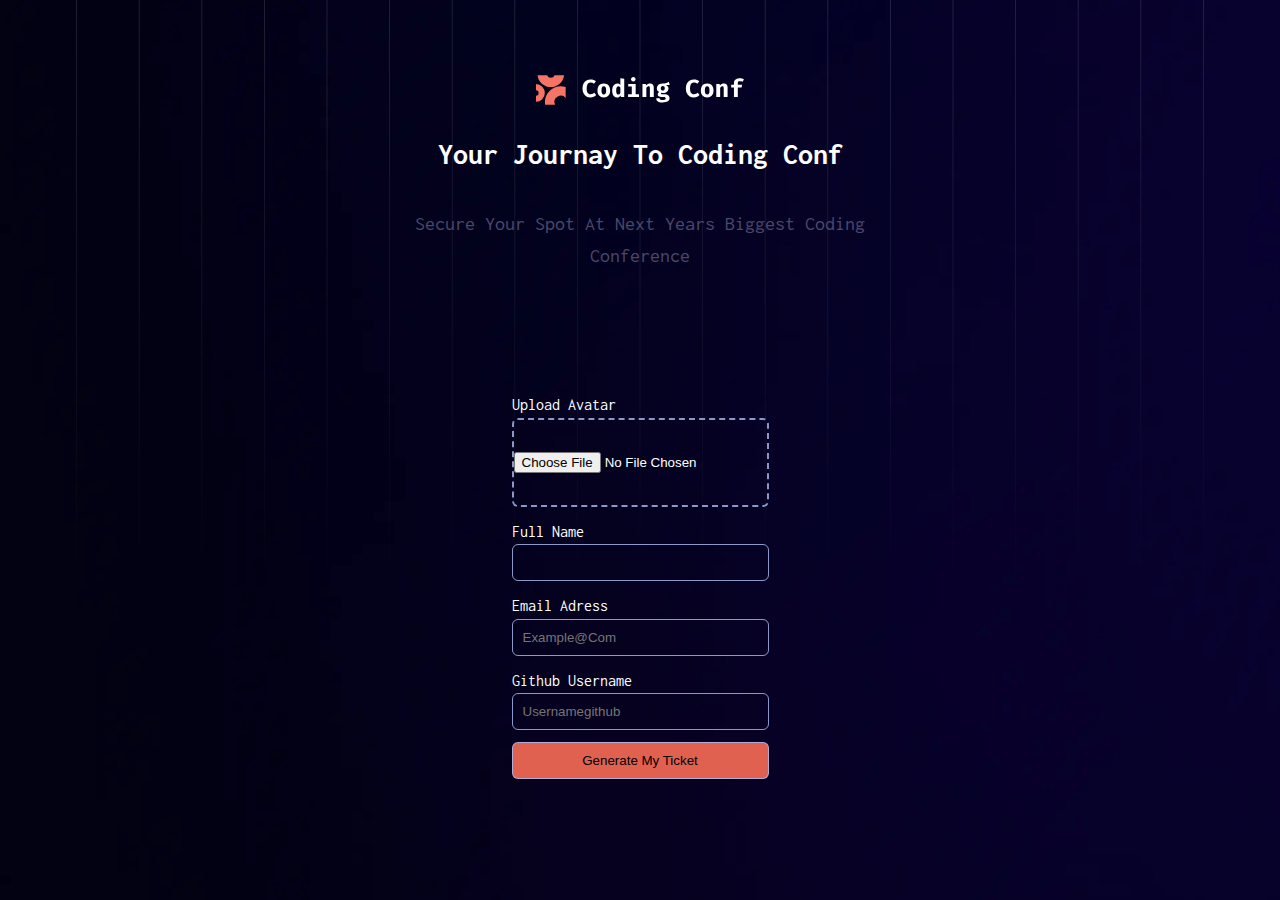
==== commit 716430fc: "correct the form action" ====
--- a/index.html
+++ b/index.html
@@ -33,7 +33,7 @@
               </div>
       </div>
       <div class="container">
-        <form action="/index.html" method="get">
+        <form action="/ticket.html" method="get">
           <label for="1">upload avatar</label>
           <!-- <svg id="11" xmlns="http://www.w3.org/2000/svg" width="30" height="30" fill="none" viewBox="0 0 30 30"><path fill="#F57463" fill-rule="evenodd" d="M21.894 11.252a.264.264 0 0 1-.229-.225c-.368-2.634-2.51-5.924-6.663-5.924-4.465 0-6.3 3.636-6.657 5.928a.264.264 0 0 1-.228.22c-2.95.362-4.945 2.622-4.945 5.729a5.802 5.802 0 0 0 3.423 5.277 6.274 6.274 0 0 0 2.305.468h2.528a.45.45 0 0 0 .45-.45c0-.267-.233-.472-.5-.484a3.077 3.077 0 0 1-2.049-.9 3.123 3.123 0 0 1 0-4.418l3.461-3.462c.147-.146.307-.277.479-.392.076-.05.158-.085.236-.129.1-.054.196-.114.301-.158.1-.04.206-.065.308-.096.092-.027.181-.062.276-.081.191-.039.384-.056.578-.059.011 0 .022-.004.034-.004.01 0 .018.003.027.004.196.002.391.02.584.059.094.019.18.053.271.08.105.031.211.055.313.098.1.042.193.098.288.15.084.046.17.083.25.137.154.103.295.221.428.349.016.014.034.024.049.039l3.463 3.463a3.124 3.124 0 0 1 0 4.42c-.558.56-1.284.86-2.05.897-.266.013-.497.219-.497.486 0 .249.202.451.451.451h2.512c.435 0 1.314-.06 2.344-.473a5.794 5.794 0 0 0 3.394-5.272c0-3.104-1.991-5.363-4.935-5.728Z" clip-rule="evenodd"/><path fill="#F57463" fill-rule="evenodd" d="M18.464 19.62a.936.936 0 0 0 .663-1.6l-3.464-3.464a.938.938 0 0 0-.664-.275l-.014.002a.932.932 0 0 0-.65.274l-3.462 3.462a.936.936 0 1 0 1.326 1.325l1.864-1.862v6.479a.937.937 0 1 0 1.875 0v-6.48l1.864 1.863a.93.93 0 0 0 .662.275Z" clip-rule="evenodd"/></svg> -->
 
--- a/assets/css/style.css
+++ b/assets/css/style.css
@@ -235,7 +235,7 @@
 }
 .container form input[type="file"]{
     text-align: center;
-    padding: 3rem;
+    padding: 2rem 0;
     border: 2px dashed hsla(227, 69%, 81%, 0.809);
 }
 
